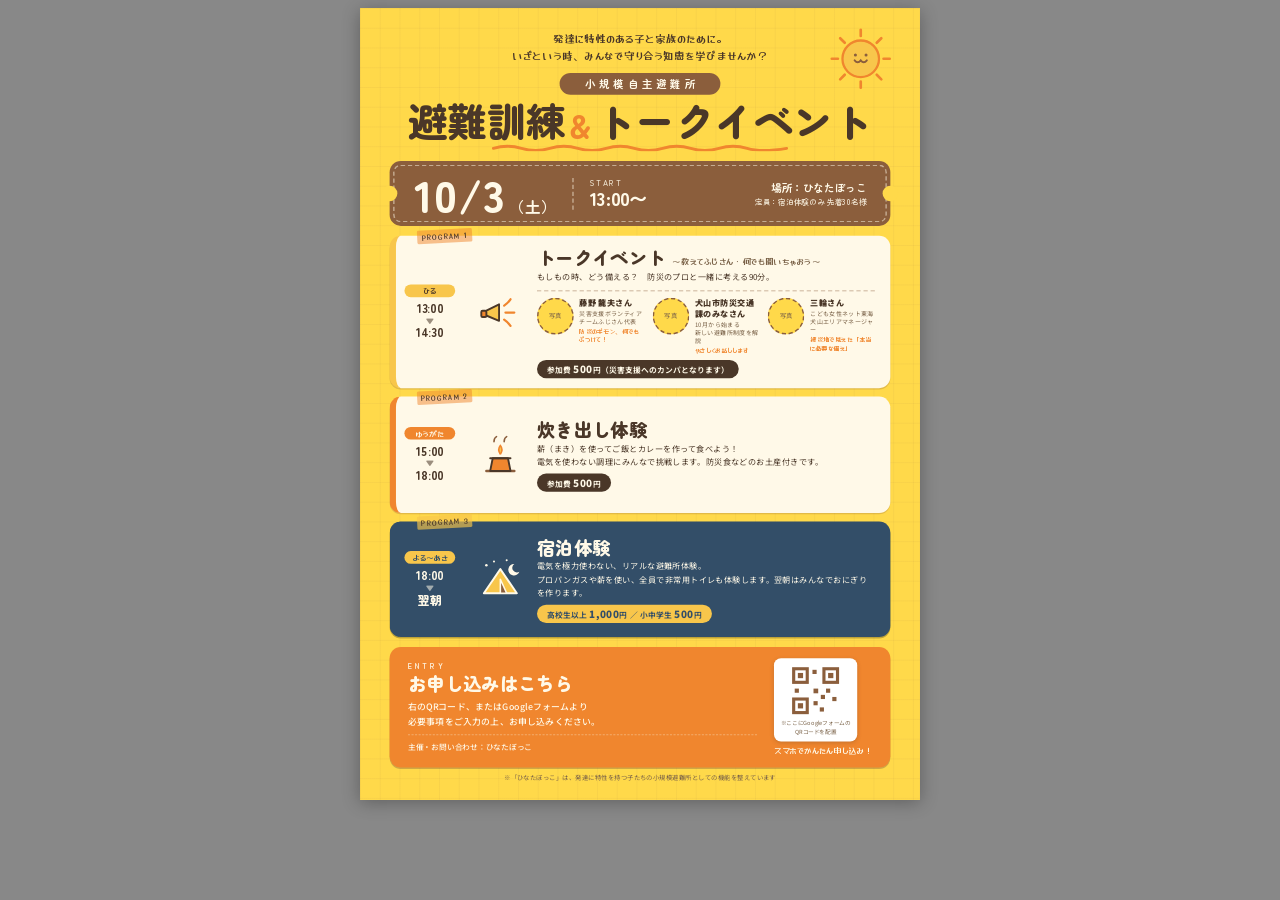
==== docs/flyers/hinatabokko_flyer_camp.html @ ee23fa93 "デザイン4原則とジャンプ率を意識してひなたキャンプ案チラシを改善 - ジャンプ率: 日付を64pxのヒーロー要素に、見出しを拡大し注釈は9pxに縮小 - 対比: 申込フッターをオレンジのCTAブロック" ====
<!DOCTYPE html>
<html lang="ja">
<head>
<meta charset="UTF-8">
<meta name="viewport" content="width=device-width, initial-scale=1">
<title>ひなたぼっこ 避難訓練＆トークイベント（ひなたキャンプ案）</title>
<link href="https://fonts.googleapis.com/css2?family=Zen+Maru+Gothic:wght@700;900&family=Noto+Sans+JP:wght@400;500;700;900&family=Yusei+Magic&display=swap" rel="stylesheet">
<style>
  :root{
    --sun:#FFD94A;        /* 防災イエロー（ベース） */
    --cream:#FFF9E8;      /* カードのクリーム */
    --kraft:#8B5E3C;      /* クラフト紙ブラウン */
    --choco:#4A3728;      /* 本文のこげ茶 */
    --hinata:#F0862E;     /* ひなたオレンジ */
    --night:#334E68;      /* 宿泊ブロックの夜 */
    --star:#F8C64B;
    --muted:#7A6248;
  }
  *{margin:0;padding:0;box-sizing:border-box;}
  @page{size:A4;margin:0;}
  body{
    font-family:'Noto Sans JP',sans-serif;
    color:var(--choco);
    background:#888;
    padding:8px;
  }
  .scaler{transform-origin:top left;}
  .a4{
    width:794px;height:1123px; /* A4 @96dpi */
    background:var(--sun);
    position:relative;overflow:hidden;
    box-shadow:0 4px 24px rgba(0,0,0,.3);
    display:flex;flex-direction:column;
    padding:30px 42px 26px;
  }
  /* うっすら方眼（キャンプノート風） */
  .a4::before{
    content:"";position:absolute;inset:0;pointer-events:none;
    background-image:
      linear-gradient(rgba(139,94,60,.06) 1px,transparent 1px),
      linear-gradient(90deg,rgba(139,94,60,.06) 1px,transparent 1px);
    background-size:28px 28px;
  }

  /* ===== 太陽 ===== */
  .sun{position:absolute;top:18px;right:30px;width:108px;height:108px;z-index:1;}

  /* ===== ヘッダー（キャッチ→帯→タイトルを1グループに近接） ===== */
  .head{position:relative;z-index:2;text-align:center;margin-top:2px;}
  .catch{
    font-family:'Yusei Magic',sans-serif;
    font-size:15px;line-height:1.6;letter-spacing:.05em;
    padding:0 120px;
  }
  .head .sub{
    display:inline-block;margin-top:12px;
    font-family:'Zen Maru Gothic',sans-serif;
    font-size:15px;font-weight:700;letter-spacing:.35em;text-indent:.35em;
    color:var(--cream);background:var(--kraft);
    padding:5px 30px;border-radius:999px;
  }
  .head h1{
    font-family:'Zen Maru Gothic',sans-serif;
    font-size:56px;font-weight:900;line-height:1.08;
    letter-spacing:0;margin-top:6px;color:var(--choco);
    white-space:nowrap;
  }
  .head h1 .amp{color:var(--hinata);font-size:38px;padding:0 2px;}
  .head .wave{display:block;margin:2px auto 0;}

  /* ===== 日時：チケット風（ジャンプ率の主役） ===== */
  .ticket{
    margin-top:14px;position:relative;z-index:2;
    background:var(--kraft);color:var(--cream);
    border-radius:16px;
    padding:14px 34px;
    display:flex;align-items:center;
    font-family:'Zen Maru Gothic',sans-serif;
  }
  .ticket::before{
    content:"";position:absolute;inset:5px;
    border:2px dashed rgba(255,249,232,.5);border-radius:11px;
    pointer-events:none;
  }
  .ticket .notch{
    position:absolute;top:50%;width:22px;height:22px;border-radius:50%;
    background:var(--sun);transform:translateY(-50%);
  }
  .ticket .notch.l{left:-11px;}
  .ticket .notch.r{right:-11px;}
  .ticket .date{
    font-size:64px;font-weight:900;letter-spacing:.01em;line-height:1;
    display:flex;align-items:baseline;gap:6px;
  }
  .ticket .date .youbi{font-size:22px;font-weight:700;}
  .ticket .start{
    margin-left:22px;padding-left:22px;
    border-left:2px dashed rgba(255,249,232,.5);
    font-size:26px;font-weight:900;line-height:1.2;
  }
  .ticket .start small{
    display:block;font-size:11px;font-weight:500;letter-spacing:.2em;opacity:.85;
  }
  .ticket .meta{
    margin-left:auto;text-align:right;
    font-size:15px;font-weight:700;line-height:1.55;
  }
  .ticket .meta small{font-size:11px;font-weight:500;display:block;opacity:.9;}

  /* ===== プログラム（同じ骨格を反復） ===== */
  .timeline{margin-top:14px;flex:1;display:flex;flex-direction:column;gap:12px;position:relative;z-index:2;}
  .block{
    flex:1; /* 余った高さを3ブロックで均等に分け合う */
    background:var(--cream);border-radius:16px;
    padding:14px 22px 14px 0;
    display:flex;gap:16px;align-items:center;
    position:relative;
    border-left:9px solid var(--star);
    box-shadow:0 2px 0 rgba(139,94,60,.25);
  }
  .block.sunset{border-left-color:var(--hinata);}
  .block.night{border-left-color:var(--night);}
  /* マスキングテープ（番号入り・全ブロックで反復） */
  .block .tape{
    position:absolute;top:-9px;left:30px;
    width:78px;height:19px;background:rgba(240,134,46,.5);
    transform:rotate(-3deg);border-radius:2px;
    font-family:'Yusei Magic',sans-serif;font-size:10px;letter-spacing:.14em;
    color:var(--choco);display:flex;align-items:center;justify-content:center;
  }
  .block.night .tape{background:rgba(248,198,75,.65);}
  /* 時間カラム：幅・並びを固定して整列 */
  .block .time{
    width:96px;flex-shrink:0;text-align:center;
    font-family:'Zen Maru Gothic',sans-serif;
    font-size:17px;font-weight:900;line-height:1.3;
  }
  .block .time .tag{
    display:block;width:72px;margin:0 auto 5px;
    font-family:'Yusei Magic',sans-serif;font-weight:400;
    font-size:11px;color:var(--choco);background:var(--star);
    border-radius:999px;padding:2px 0;
  }
  .block.sunset .time .tag{background:var(--hinata);color:var(--cream);}
  .block.night .time .tag{background:var(--star);color:var(--night);}
  .block .time .arw{display:block;font-size:11px;opacity:.55;line-height:1.1;}
  .block .icon{width:72px;height:72px;flex-shrink:0;}
  .block .body{flex:1;min-width:0;}
  .block h2{
    font-family:'Zen Maru Gothic',sans-serif;
    font-size:26px;font-weight:900;line-height:1.2;
    display:flex;align-items:baseline;gap:10px;flex-wrap:wrap;
  }
  .block h2 .lead{
    font-family:'Yusei Magic',sans-serif;font-weight:400;
    font-size:12px;color:var(--muted);letter-spacing:.02em;
  }
  .block.night h2 .lead{color:#B8CCDC;}
  .block p{font-size:11.5px;line-height:1.65;margin-top:3px;}
  .block .fee{
    display:inline-block;margin-top:7px;
    font-size:11px;font-weight:700;
    background:var(--choco);color:var(--cream);
    border-radius:999px;padding:3px 14px;letter-spacing:.03em;
  }
  .block .fee b{font-size:14px;font-weight:900;}
  .block.night .fee{background:var(--star);color:var(--night);}

  /* ===== 登壇者紹介（説明文と点線で区切って近接） ===== */
  .people{
    display:flex;gap:12px;margin-top:9px;padding-top:9px;
    border-top:2px dashed rgba(139,94,60,.3);
  }
  .person{flex:1;display:flex;gap:8px;align-items:flex-start;text-align:left;}
  .person .photo{
    width:52px;height:52px;border-radius:50%;flex-shrink:0;
    border:2.5px dashed var(--kraft);background:var(--sun);
    display:flex;align-items:center;justify-content:center;
    font-size:9px;color:var(--muted);line-height:1.3;
  }
  .person .name{font-size:11.5px;font-weight:900;line-height:1.3;}
  .person .role{font-size:8.5px;line-height:1.4;color:var(--muted);margin-top:2px;}
  .person .quote{
    font-family:'Yusei Magic',sans-serif;
    font-size:9px;color:var(--hinata);margin-top:2px;line-height:1.35;
  }

  .block.night{
    background:var(--night);color:var(--cream);
    box-shadow:0 2px 0 rgba(0,0,0,.25);
  }

  /* ===== フッター：CTAはオレンジで最大コントラスト ===== */
  .footer{
    margin-top:14px;position:relative;z-index:2;
    background:var(--hinata);color:var(--cream);
    border-radius:16px;
    padding:16px 26px;
    display:flex;align-items:center;gap:24px;
    box-shadow:0 2px 0 rgba(139,94,60,.4);
  }
  .footer .apply{flex:1;}
  .footer h3{
    font-family:'Zen Maru Gothic',sans-serif;
    font-size:26px;font-weight:900;line-height:1.25;
    margin-bottom:5px;
  }
  .footer h3 small{
    display:block;font-size:11px;font-weight:700;letter-spacing:.3em;
    opacity:.9;margin-bottom:2px;
  }
  .footer p{font-size:12.5px;line-height:1.7;font-weight:500;}
  .footer .host{
    font-size:11px;margin-top:8px;padding-top:7px;
    border-top:1px dashed rgba(255,249,232,.5);opacity:.95;
  }
  .qr-wrap{flex-shrink:0;text-align:center;}
  .qr{
    width:118px;height:118px;
    border-radius:10px;
    display:flex;flex-direction:column;align-items:center;justify-content:center;
    gap:3px;background:#FFF;color:var(--muted);
    box-shadow:0 2px 6px rgba(74,55,40,.25);
  }
  .qr span{font-size:8px;line-height:1.4;}
  .qr-label{
    font-family:'Yusei Magic',sans-serif;
    font-size:11.5px;margin-top:5px;color:var(--cream);
  }

  /* 注釈は最小サイズで最下部に（本文とのジャンプ率確保） */
  .note{
    position:relative;z-index:2;
    font-size:9px;color:var(--muted);margin-top:7px;text-align:center;
    letter-spacing:.02em;
  }
</style>
</head>
<body>
<div class="scaler">
<div class="a4">

  <!-- 手描き風の太陽 -->
  <svg class="sun" viewBox="0 0 100 100" fill="none">
    <circle cx="50" cy="50" r="24" fill="#F8C64B" stroke="#F0862E" stroke-width="3"/>
    <g stroke="#F0862E" stroke-width="3.5" stroke-linecap="round">
      <path d="M50 12 L50 20"/><path d="M50 80 L50 88"/>
      <path d="M12 50 L20 50"/><path d="M80 50 L88 50"/>
      <path d="M23 23 L29 29"/><path d="M71 71 L77 77"/>
      <path d="M77 23 L71 29"/><path d="M29 71 L23 77"/>
    </g>
    <path d="M42 52 Q46 57 50 52 Q54 57 58 52" stroke="#8B5E3C" stroke-width="2.5" stroke-linecap="round" fill="none"/>
    <circle cx="43" cy="45" r="2" fill="#8B5E3C"/><circle cx="57" cy="45" r="2" fill="#8B5E3C"/>
  </svg>

  <div class="head">
    <p class="catch">
      発達に特性のある子と家族のために。<br>いざという時、みんなで守り合う知恵を学びませんか？
    </p>
    <span class="sub">小規模自主避難所</span>
    <h1>避難訓練<span class="amp">＆</span>トークイベント</h1>
    <svg class="wave" width="420" height="12" viewBox="0 0 420 12" fill="none">
      <path d="M2 8 Q22 2 42 8 T82 8 T122 8 T162 8 T202 8 T242 8 T282 8 T322 8 T362 8 T418 8"
        stroke="#F0862E" stroke-width="4" stroke-linecap="round"/>
    </svg>
  </div>

  <div class="ticket">
    <span class="notch l"></span><span class="notch r"></span>
    <div class="date">10/3<span class="youbi">（土）</span></div>
    <div class="start"><small>START</small>13:00〜</div>
    <div class="meta">
      場所：ひなたぼっこ
      <small>定員：宿泊体験のみ 先着30名様</small>
    </div>
  </div>

  <div class="timeline">

    <div class="block">
      <span class="tape">PROGRAM 1</span>
      <div class="time">
        <span class="tag">ひる</span>
        13:00<span class="arw">▼</span>14:30
      </div>
      <svg class="icon" viewBox="0 0 80 80" fill="none">
        <!-- メガホンとふきだし -->
        <path d="M14 40 L38 28 L38 54 L14 44 Z" fill="#F8C64B" stroke="#4A3728" stroke-width="3" stroke-linejoin="round"/>
        <rect x="10" y="38" width="8" height="10" rx="2" fill="#F0862E" stroke="#4A3728" stroke-width="3"/>
        <g stroke="#F0862E" stroke-width="3.5" stroke-linecap="round">
          <path d="M46 30 Q52 26 56 20"/>
          <path d="M48 41 L62 41"/>
          <path d="M46 52 Q52 56 56 62"/>
        </g>
      </svg>
      <div class="body">
        <h2>トークイベント<span class="lead">〜教えてふじさん・何でも聞いちゃおう〜</span></h2>
        <p>もしもの時、どう備える？　防災のプロと一緒に考える90分。</p>
        <div class="people">
          <div class="person">
            <div class="photo">写真</div>
            <div>
              <div class="name">藤野 龍夫さん</div>
              <div class="role">災害支援ボランティア<br>チームふじさん代表</div>
              <div class="quote">防災のギモン、何でもぶつけて！</div>
            </div>
          </div>
          <div class="person">
            <div class="photo">写真</div>
            <div>
              <div class="name">犬山市防災交通課のみなさん</div>
              <div class="role">10月から始まる<br>新しい避難所制度を解説</div>
              <div class="quote">やさしくお話しします</div>
            </div>
          </div>
          <div class="person">
            <div class="photo">写真</div>
            <div>
              <div class="name">三輪さん</div>
              <div class="role">こども女性ネット東海<br>犬山エリアマネージャー</div>
              <div class="quote">被災地で見えた「本当に必要な備え」</div>
            </div>
          </div>
        </div>
        <span class="fee">参加費 <b>500</b>円（災害支援へのカンパとなります）</span>
      </div>
    </div>

    <div class="block sunset">
      <span class="tape">PROGRAM 2</span>
      <div class="time">
        <span class="tag">ゆうがた</span>
        15:00<span class="arw">▼</span>18:00
      </div>
      <svg class="icon" viewBox="0 0 80 80" fill="none">
        <!-- 薪とカレー鍋 -->
        <path d="M18 66 L62 66" stroke="#8B5E3C" stroke-width="4" stroke-linecap="round"/>
        <path d="M24 66 L56 66 L52 46 L28 46 Z" fill="#F0862E" stroke="#4A3728" stroke-width="3" stroke-linejoin="round"/>
        <path d="M24 46 L56 46" stroke="#4A3728" stroke-width="3" stroke-linecap="round"/>
        <path d="M40 40 Q35 32 40 26 Q45 32 40 40" fill="#F8C64B" stroke="#F0862E" stroke-width="2.5"/>
        <g stroke="#8B5E3C" stroke-width="2.5" stroke-linecap="round">
          <path d="M30 20 Q30 14 34 12"/><path d="M46 20 Q46 14 50 12"/>
        </g>
      </svg>
      <div class="body">
        <h2>炊き出し体験</h2>
        <p>薪（まき）を使ってご飯とカレーを作って食べよう！<br>
        電気を使わない調理にみんなで挑戦します。防災食などのお土産付きです。</p>
        <span class="fee">参加費 <b>500</b>円</span>
      </div>
    </div>

    <div class="block night">
      <span class="tape">PROGRAM 3</span>
      <div class="time">
        <span class="tag">よる〜あさ</span>
        18:00<span class="arw">▼</span>翌朝
      </div>
      <svg class="icon" viewBox="0 0 80 80" fill="none">
        <!-- テントと月と星 -->
        <path d="M14 62 L40 24 L66 62 Z" fill="#F8C64B" stroke="#FFF9E8" stroke-width="3" stroke-linejoin="round"/>
        <path d="M40 62 L40 40 L50 62 Z" fill="#8B5E3C" stroke="#FFF9E8" stroke-width="2.5" stroke-linejoin="round"/>
        <path d="M62 16 A9 9 0 1 0 70 28 A7 7 0 0 1 62 16 Z" fill="#FFF9E8"/>
        <g fill="#FFF9E8">
          <circle cx="18" cy="18" r="2"/><circle cx="30" cy="12" r="1.6"/><circle cx="50" cy="10" r="1.6"/>
        </g>
      </svg>
      <div class="body">
        <h2>宿泊体験</h2>
        <p>電気を極力使わない、リアルな避難所体験。<br>
        プロパンガスや薪を使い、全員で非常用トイレも体験します。翌朝はみんなでおにぎりを作ります。</p>
        <span class="fee">高校生以上 <b>1,000</b>円 ／ 小中学生 <b>500</b>円</span>
      </div>
    </div>

  </div>

  <div class="footer">
    <div class="apply">
      <h3><small>ENTRY</small>お申し込みはこちら</h3>
      <p>右のQRコード、またはGoogleフォームより<br>必要事項をご入力の上、お申し込みください。</p>
      <p class="host">主催・お問い合わせ：ひなたぼっこ</p>
    </div>
    <div class="qr-wrap">
      <div class="qr">
        <svg viewBox="0 0 100 100" width="74" height="74" fill="none">
          <!-- QRの目印（差し替え用ダミー） -->
          <g stroke="#8B5E3C" stroke-width="6" fill="none">
            <rect x="8" y="8" width="26" height="26"/>
            <rect x="66" y="8" width="26" height="26"/>
            <rect x="8" y="66" width="26" height="26"/>
          </g>
          <g fill="#8B5E3C">
            <rect x="16" y="16" width="10" height="10"/>
            <rect x="74" y="16" width="10" height="10"/>
            <rect x="16" y="74" width="10" height="10"/>
            <rect x="46" y="46" width="9" height="9"/>
            <rect x="60" y="58" width="8" height="8"/>
            <rect x="46" y="70" width="8" height="8"/>
            <rect x="70" y="46" width="8" height="8"/>
            <rect x="58" y="82" width="8" height="8"/>
            <rect x="82" y="62" width="8" height="8"/>
            <rect x="44" y="10" width="8" height="8"/>
            <rect x="10" y="46" width="8" height="8"/>
          </g>
        </svg>
        <span>※ここにGoogleフォームの<br>QRコードを配置</span>
      </div>
      <div class="qr-label">スマホでかんたん申し込み！</div>
    </div>
  </div>

  <p class="note">※「ひなたぼっこ」は、発達に特性を持つ子たちの小規模避難所としての機能を整えています</p>

</div>
</div>
<script>
  function fit(){
    var scaler = document.querySelector('.scaler');
    var vw = (window.visualViewport ? window.visualViewport.width  : window.innerWidth);
    var vh = (window.visualViewport ? window.visualViewport.height : window.innerHeight);
    var s = Math.min(
      (vw - 16) / 794,
      (vh * 0.88) / 1123,   /* 高さは88%に抑えて確実に収める */
      1
    );
    scaler.style.transform = 'scale(' + s + ')';
    scaler.style.width  = (794 * s) + 'px';
    scaler.style.height = (1123 * s) + 'px';
    scaler.style.margin = '0 auto';
  }
  window.addEventListener('resize', fit);
  window.addEventListener('load', fit);
  if (window.visualViewport) window.visualViewport.addEventListener('resize', fit);
  fit();
</script>
</body>
</html>
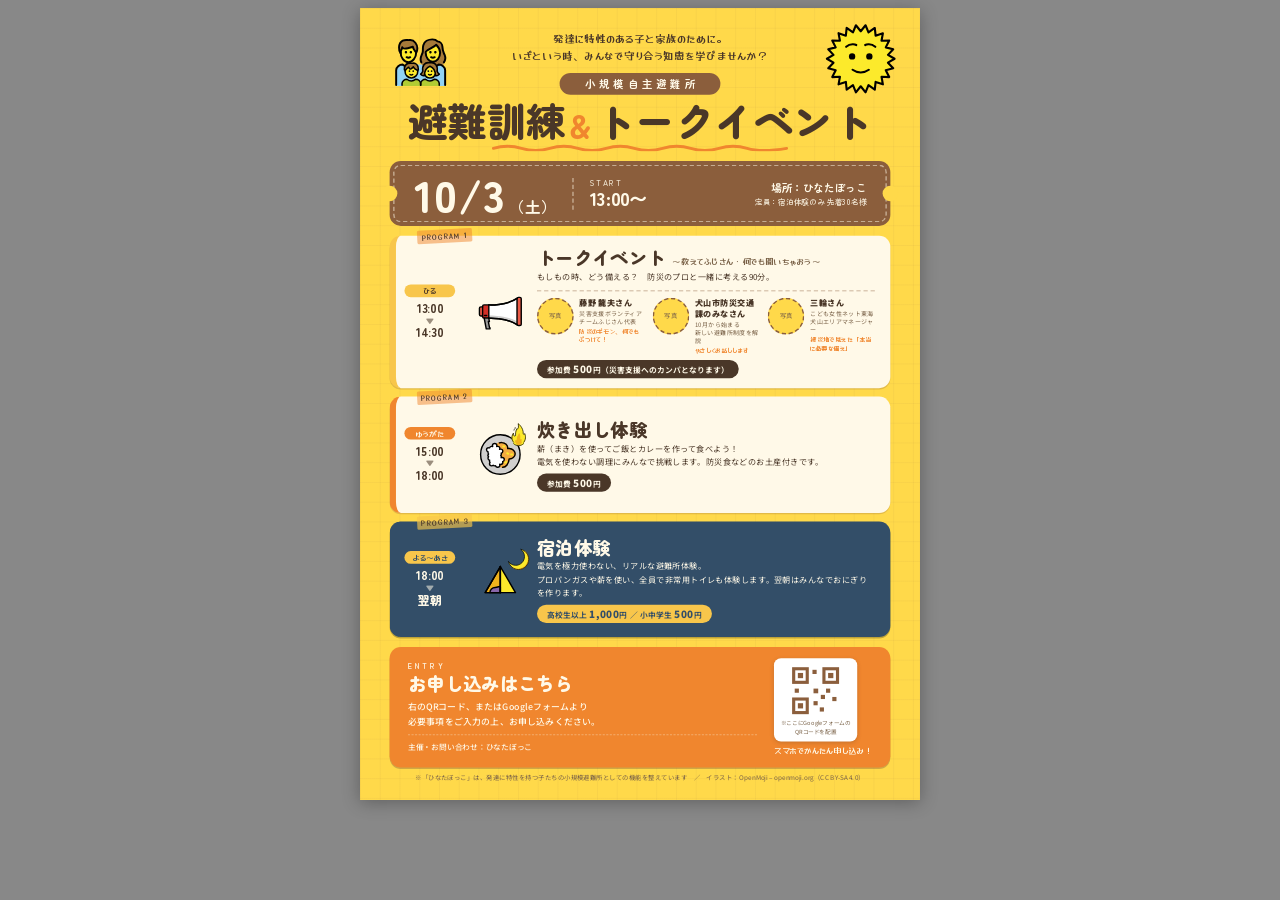
==== commit 18d5ccbf: "フリー素材（OpenMoji）のイラストをチラシに組み込み - 太陽・家族・メガホン・カレー＋焚き火・テント＋月のイラストを追加 - SVGをbase64 data URIで埋め込み、オフラインでも表" ====
--- a/docs/flyers/hinatabokko_flyer_camp.html
+++ b/docs/flyers/hinatabokko_flyer_camp.html
@@ -45,6 +45,11 @@
   /* ===== 太陽 ===== */
   .sun{position:absolute;top:18px;right:30px;width:108px;height:108px;z-index:1;}
 
+  .family{position:absolute;top:26px;left:36px;width:100px;height:100px;z-index:1;}
+  .icon.combo{position:relative;display:block;}
+  .icon.combo .main{width:100%;height:100%;display:block;}
+  .icon.combo .badge{position:absolute;width:36px;height:36px;top:-10px;right:-8px;}
+
   /* ===== ヘッダー（キャッチ→帯→タイトルを1グループに近接） ===== */
   .head{position:relative;z-index:2;text-align:center;margin-top:2px;}
   .catch{
@@ -240,18 +245,9 @@
 <div class="scaler">
 <div class="a4">
 
-  <!-- 手描き風の太陽 -->
-  <svg class="sun" viewBox="0 0 100 100" fill="none">
-    <circle cx="50" cy="50" r="24" fill="#F8C64B" stroke="#F0862E" stroke-width="3"/>
-    <g stroke="#F0862E" stroke-width="3.5" stroke-linecap="round">
-      <path d="M50 12 L50 20"/><path d="M50 80 L50 88"/>
-      <path d="M12 50 L20 50"/><path d="M80 50 L88 50"/>
-      <path d="M23 23 L29 29"/><path d="M71 71 L77 77"/>
-      <path d="M77 23 L71 29"/><path d="M29 71 L23 77"/>
-    </g>
-    <path d="M42 52 Q46 57 50 52 Q54 57 58 52" stroke="#8B5E3C" stroke-width="2.5" stroke-linecap="round" fill="none"/>
-    <circle cx="43" cy="45" r="2" fill="#8B5E3C"/><circle cx="57" cy="45" r="2" fill="#8B5E3C"/>
-  </svg>
+  <img class="sun" alt="" src="[data-uri]">
+
+  <img class="family" alt="" src="[data-uri]">
 
   <div class="head">
     <p class="catch">
@@ -283,16 +279,7 @@
         <span class="tag">ひる</span>
         13:00<span class="arw">▼</span>14:30
       </div>
-      <svg class="icon" viewBox="0 0 80 80" fill="none">
-        <!-- メガホンとふきだし -->
-        <path d="M14 40 L38 28 L38 54 L14 44 Z" fill="#F8C64B" stroke="#4A3728" stroke-width="3" stroke-linejoin="round"/>
-        <rect x="10" y="38" width="8" height="10" rx="2" fill="#F0862E" stroke="#4A3728" stroke-width="3"/>
-        <g stroke="#F0862E" stroke-width="3.5" stroke-linecap="round">
-          <path d="M46 30 Q52 26 56 20"/>
-          <path d="M48 41 L62 41"/>
-          <path d="M46 52 Q52 56 56 62"/>
-        </g>
-      </svg>
+      <img class="icon" alt="" src="[data-uri]">
       <div class="body">
         <h2>トークイベント<span class="lead">〜教えてふじさん・何でも聞いちゃおう〜</span></h2>
         <p>もしもの時、どう備える？　防災のプロと一緒に考える90分。</p>
@@ -332,16 +319,10 @@
         <span class="tag">ゆうがた</span>
         15:00<span class="arw">▼</span>18:00
       </div>
-      <svg class="icon" viewBox="0 0 80 80" fill="none">
-        <!-- 薪とカレー鍋 -->
-        <path d="M18 66 L62 66" stroke="#8B5E3C" stroke-width="4" stroke-linecap="round"/>
-        <path d="M24 66 L56 66 L52 46 L28 46 Z" fill="#F0862E" stroke="#4A3728" stroke-width="3" stroke-linejoin="round"/>
-        <path d="M24 46 L56 46" stroke="#4A3728" stroke-width="3" stroke-linecap="round"/>
-        <path d="M40 40 Q35 32 40 26 Q45 32 40 40" fill="#F8C64B" stroke="#F0862E" stroke-width="2.5"/>
-        <g stroke="#8B5E3C" stroke-width="2.5" stroke-linecap="round">
-          <path d="M30 20 Q30 14 34 12"/><path d="M46 20 Q46 14 50 12"/>
-        </g>
-      </svg>
+      <span class="icon combo">
+        <img class="main" alt="" src="[data-uri]">
+        <img class="badge" alt="" src="[data-uri]">
+      </span>
       <div class="body">
         <h2>炊き出し体験</h2>
         <p>薪（まき）を使ってご飯とカレーを作って食べよう！<br>
@@ -356,15 +337,10 @@
         <span class="tag">よる〜あさ</span>
         18:00<span class="arw">▼</span>翌朝
       </div>
-      <svg class="icon" viewBox="0 0 80 80" fill="none">
-        <!-- テントと月と星 -->
-        <path d="M14 62 L40 24 L66 62 Z" fill="#F8C64B" stroke="#FFF9E8" stroke-width="3" stroke-linejoin="round"/>
-        <path d="M40 62 L40 40 L50 62 Z" fill="#8B5E3C" stroke="#FFF9E8" stroke-width="2.5" stroke-linejoin="round"/>
-        <path d="M62 16 A9 9 0 1 0 70 28 A7 7 0 0 1 62 16 Z" fill="#FFF9E8"/>
-        <g fill="#FFF9E8">
-          <circle cx="18" cy="18" r="2"/><circle cx="30" cy="12" r="1.6"/><circle cx="50" cy="10" r="1.6"/>
-        </g>
-      </svg>
+      <span class="icon combo">
+        <img class="main" alt="" src="[data-uri]">
+        <img class="badge" alt="" src="[data-uri]">
+      </span>
       <div class="body">
         <h2>宿泊体験</h2>
         <p>電気を極力使わない、リアルな避難所体験。<br>
@@ -410,7 +386,7 @@
     </div>
   </div>
 
-  <p class="note">※「ひなたぼっこ」は、発達に特性を持つ子たちの小規模避難所としての機能を整えています</p>
+  <p class="note">※「ひなたぼっこ」は、発達に特性を持つ子たちの小規模避難所としての機能を整えています　／　イラスト：OpenMoji – openmoji.org（CC BY-SA 4.0）</p>
 
 </div>
 </div>
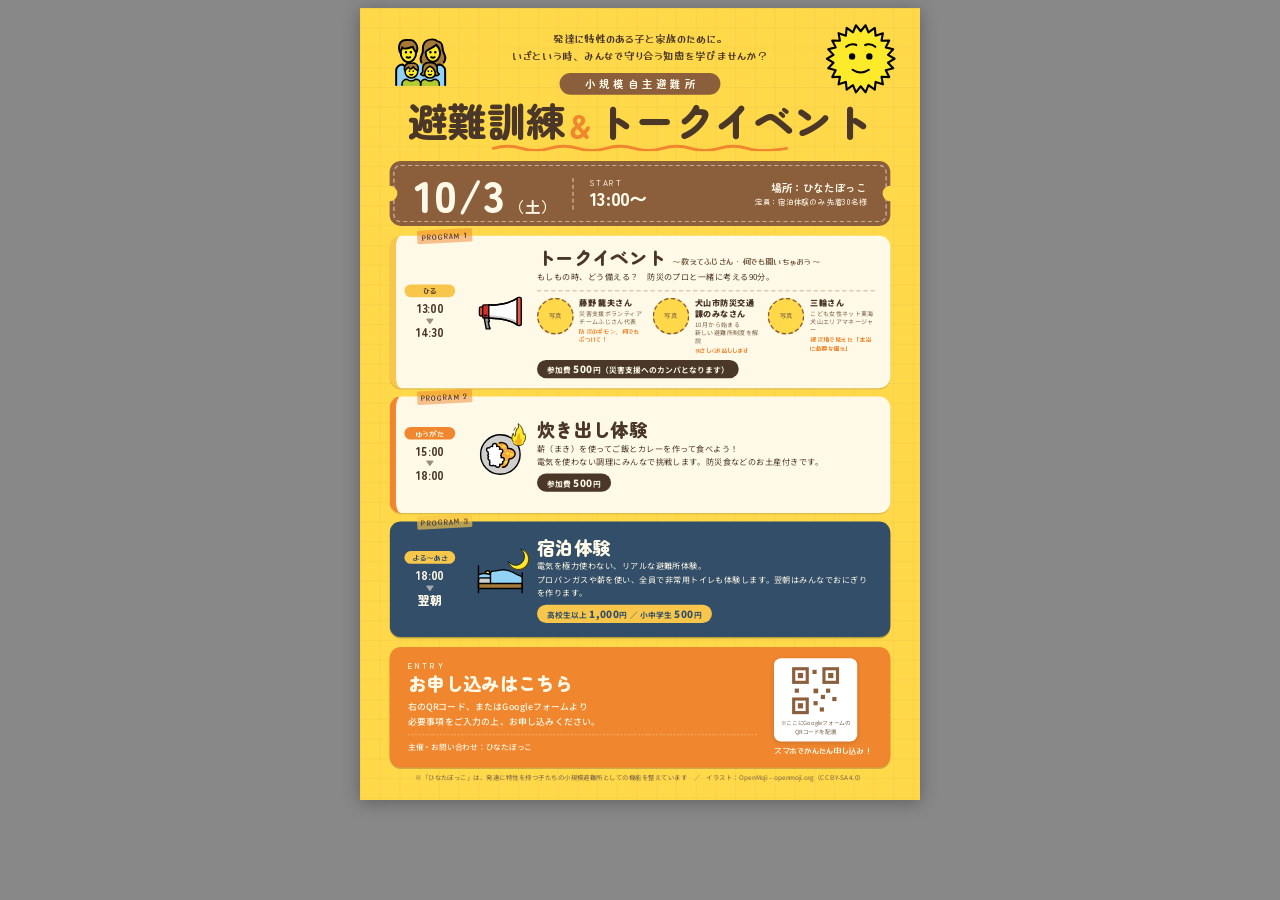
==== commit 221cc0dc: "宿泊体験のイラストをテントから布団で眠る人に変更 テント泊ではなく施設内での避難所宿泊体験のため、内容に合うイラストに差し替え  Co-Authored-By: Claude Fable 5 <nor" ====
--- a/docs/flyers/hinatabokko_flyer_camp.html
+++ b/docs/flyers/hinatabokko_flyer_camp.html
@@ -338,7 +338,7 @@
         18:00<span class="arw">▼</span>翌朝
       </div>
       <span class="icon combo">
-        <img class="main" alt="" src="[data-uri]">
+        <img class="main" alt="" src="[data-uri]">
         <img class="badge" alt="" src="[data-uri]">
       </span>
       <div class="body">
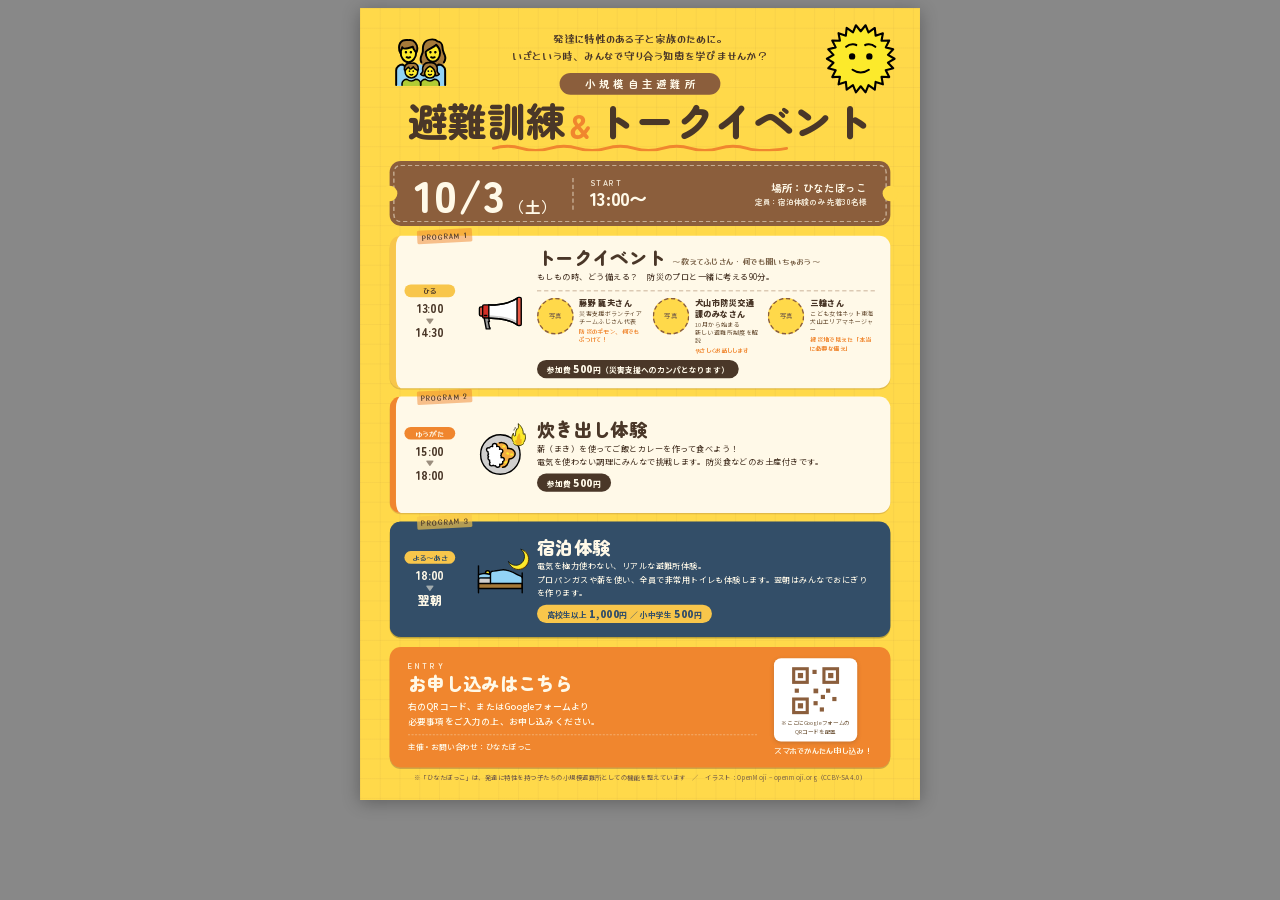
==== commit b5215d7d: "Googleフォントをサブセット化してHTMLに埋め込み（オフライン対応） - Noto Sans JP / Zen Maru Gothic / Yusei Magic のTTFをgoogle/fon" ====
--- a/docs/flyers/hinatabokko_flyer_camp.html
+++ b/docs/flyers/hinatabokko_flyer_camp.html
@@ -4,7 +4,17 @@
 <meta charset="UTF-8">
 <meta name="viewport" content="width=device-width, initial-scale=1">
 <title>ひなたぼっこ 避難訓練＆トークイベント（ひなたキャンプ案）</title>
-<link href="https://fonts.googleapis.com/css2?family=Zen+Maru+Gothic:wght@700;900&family=Noto+Sans+JP:wght@400;500;700;900&family=Yusei+Magic&display=swap" rel="stylesheet">
+<style>
+  /* 埋め込みフォント（Google Fonts / SIL OFL、使用文字のみサブセット化） */
+  @font-face{font-family:'Noto Sans JP';font-style:normal;font-weight:100 900;
+    src:url([data-uri]) format('woff2');}
+  @font-face{font-family:'Zen Maru Gothic';font-style:normal;font-weight:700;
+    src:url([data-uri]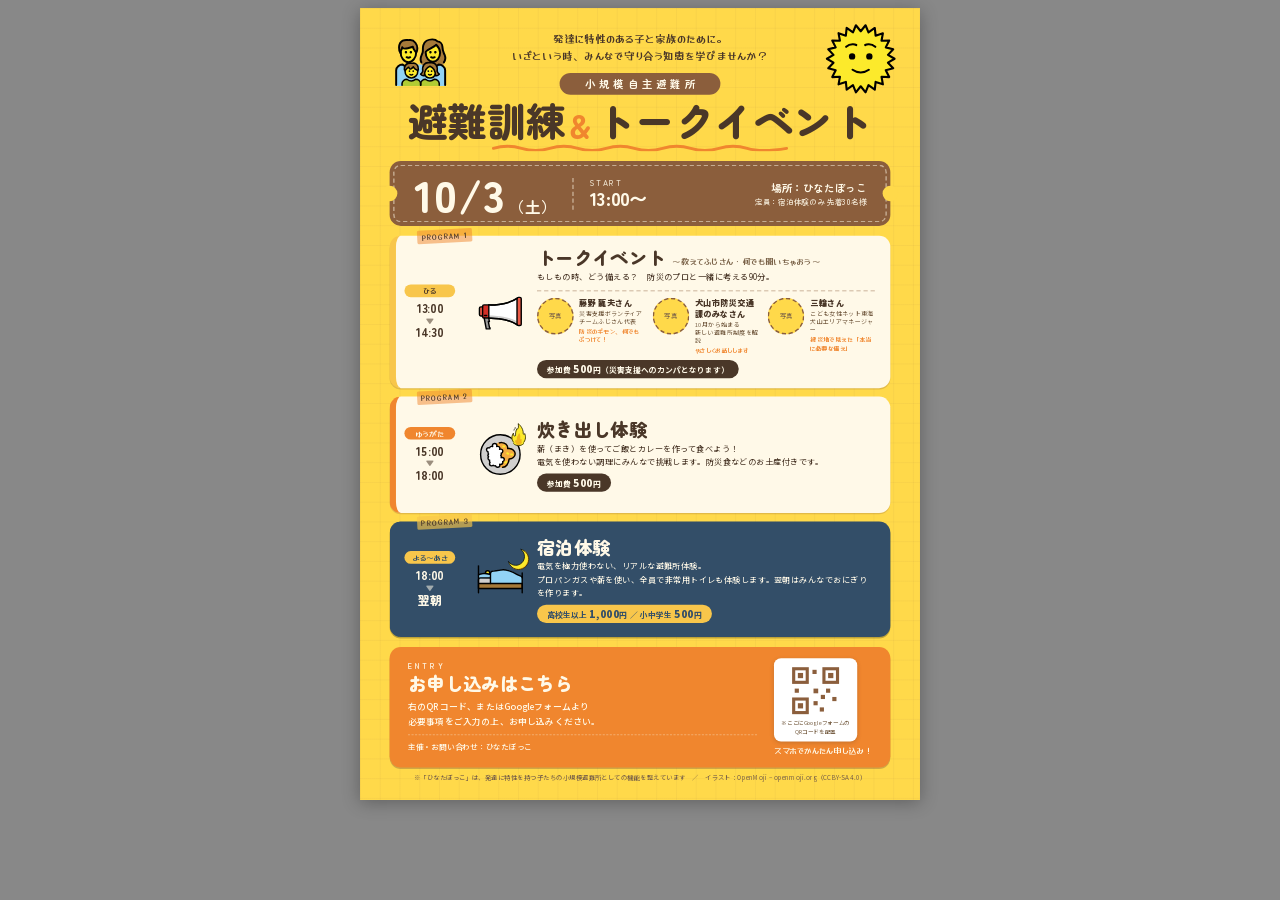
==== commit 37d7667d: "フォントフォールバックを日本語システムフォントに強化 埋め込みフォントが読み込めない環境でsans-serifに落ちると中国語系フォント （Noto Sans SC等）が選ばれ漢字が中国語字形になるた" ====
--- a/docs/flyers/hinatabokko_flyer_camp.html
+++ b/docs/flyers/hinatabokko_flyer_camp.html
@@ -4,6 +4,7 @@
 <meta charset="UTF-8">
 <meta name="viewport" content="width=device-width, initial-scale=1">
 <title>ひなたぼっこ 避難訓練＆トークイベント（ひなたキャンプ案）</title>
+<link href="https://fonts.googleapis.com/css2?family=Zen+Maru+Gothic:wght@700;900&family=Noto+Sans+JP:wght@400;500;700;900&family=Yusei+Magic&display=swap" rel="stylesheet">
 <style>
   /* 埋め込みフォント（Google Fonts / SIL OFL、使用文字のみサブセット化） */
   @font-face{font-family:'Noto Sans JP';font-style:normal;font-weight:100 900;
@@ -29,7 +30,7 @@
   *{margin:0;padding:0;box-sizing:border-box;}
   @page{size:A4;margin:0;}
   body{
-    font-family:'Noto Sans JP',sans-serif;
+    font-family:'Noto Sans JP','Hiragino Kaku Gothic ProN','Hiragino Sans','Yu Gothic','YuGothic','Meiryo',sans-serif;
     color:var(--choco);
     background:#888;
     padding:8px;
@@ -63,19 +64,19 @@
   /* ===== ヘッダー（キャッチ→帯→タイトルを1グループに近接） ===== */
   .head{position:relative;z-index:2;text-align:center;margin-top:2px;}
   .catch{
-    font-family:'Yusei Magic',sans-serif;
+    font-family:'Yusei Magic','Zen Maru Gothic','Hiragino Maru Gothic ProN','Yu Gothic','Meiryo',sans-serif;
     font-size:15px;line-height:1.6;letter-spacing:.05em;
     padding:0 120px;
   }
   .head .sub{
     display:inline-block;margin-top:12px;
-    font-family:'Zen Maru Gothic',sans-serif;
+    font-family:'Zen Maru Gothic','Hiragino Maru Gothic ProN','Hiragino Kaku Gothic ProN','Yu Gothic','YuGothic','Meiryo','Noto Sans JP','Hiragino Kaku Gothic ProN','Hiragino Sans','Yu Gothic','YuGothic','Meiryo',sans-serif;
     font-size:15px;font-weight:700;letter-spacing:.35em;text-indent:.35em;
     color:var(--cream);background:var(--kraft);
     padding:5px 30px;border-radius:999px;
   }
   .head h1{
-    font-family:'Zen Maru Gothic',sans-serif;
+    font-family:'Zen Maru Gothic','Hiragino Maru Gothic ProN','Hiragino Kaku Gothic ProN','Yu Gothic','YuGothic','Meiryo','Noto Sans JP','Hiragino Kaku Gothic ProN','Hiragino Sans','Yu Gothic','YuGothic','Meiryo',sans-serif;
     font-size:56px;font-weight:900;line-height:1.08;
     letter-spacing:0;margin-top:6px;color:var(--choco);
     white-space:nowrap;
@@ -90,7 +91,7 @@
     border-radius:16px;
     padding:14px 34px;
     display:flex;align-items:center;
-    font-family:'Zen Maru Gothic',sans-serif;
+    font-family:'Zen Maru Gothic','Hiragino Maru Gothic ProN','Hiragino Kaku Gothic ProN','Yu Gothic','YuGothic','Meiryo','Noto Sans JP','Hiragino Kaku Gothic ProN','Hiragino Sans','Yu Gothic','YuGothic','Meiryo',sans-serif;
   }
   .ticket::before{
     content:"";position:absolute;inset:5px;
@@ -140,19 +141,19 @@
     position:absolute;top:-9px;left:30px;
     width:78px;height:19px;background:rgba(240,134,46,.5);
     transform:rotate(-3deg);border-radius:2px;
-    font-family:'Yusei Magic',sans-serif;font-size:10px;letter-spacing:.14em;
+    font-family:'Yusei Magic','Zen Maru Gothic','Hiragino Maru Gothic ProN','Yu Gothic','Meiryo',sans-serif;font-size:10px;letter-spacing:.14em;
     color:var(--choco);display:flex;align-items:center;justify-content:center;
   }
   .block.night .tape{background:rgba(248,198,75,.65);}
   /* 時間カラム：幅・並びを固定して整列 */
   .block .time{
     width:96px;flex-shrink:0;text-align:center;
-    font-family:'Zen Maru Gothic',sans-serif;
+    font-family:'Zen Maru Gothic','Hiragino Maru Gothic ProN','Hiragino Kaku Gothic ProN','Yu Gothic','YuGothic','Meiryo','Noto Sans JP','Hiragino Kaku Gothic ProN','Hiragino Sans','Yu Gothic','YuGothic','Meiryo',sans-serif;
     font-size:17px;font-weight:900;line-height:1.3;
   }
   .block .time .tag{
     display:block;width:72px;margin:0 auto 5px;
-    font-family:'Yusei Magic',sans-serif;font-weight:400;
+    font-family:'Yusei Magic','Zen Maru Gothic','Hiragino Maru Gothic ProN','Yu Gothic','Meiryo',sans-serif;font-weight:400;
     font-size:11px;color:var(--choco);background:var(--star);
     border-radius:999px;padding:2px 0;
   }
@@ -162,12 +163,12 @@
   .block .icon{width:72px;height:72px;flex-shrink:0;}
   .block .body{flex:1;min-width:0;}
   .block h2{
-    font-family:'Zen Maru Gothic',sans-serif;
+    font-family:'Zen Maru Gothic','Hiragino Maru Gothic ProN','Hiragino Kaku Gothic ProN','Yu Gothic','YuGothic','Meiryo','Noto Sans JP','Hiragino Kaku Gothic ProN','Hiragino Sans','Yu Gothic','YuGothic','Meiryo',sans-serif;
     font-size:26px;font-weight:900;line-height:1.2;
     display:flex;align-items:baseline;gap:10px;flex-wrap:wrap;
   }
   .block h2 .lead{
-    font-family:'Yusei Magic',sans-serif;font-weight:400;
+    font-family:'Yusei Magic','Zen Maru Gothic','Hiragino Maru Gothic ProN','Yu Gothic','Meiryo',sans-serif;font-weight:400;
     font-size:12px;color:var(--muted);letter-spacing:.02em;
   }
   .block.night h2 .lead{color:#B8CCDC;}
@@ -196,7 +197,7 @@
   .person .name{font-size:11.5px;font-weight:900;line-height:1.3;}
   .person .role{font-size:8.5px;line-height:1.4;color:var(--muted);margin-top:2px;}
   .person .quote{
-    font-family:'Yusei Magic',sans-serif;
+    font-family:'Yusei Magic','Zen Maru Gothic','Hiragino Maru Gothic ProN','Yu Gothic','Meiryo',sans-serif;
     font-size:9px;color:var(--hinata);margin-top:2px;line-height:1.35;
   }
 
@@ -216,7 +217,7 @@
   }
   .footer .apply{flex:1;}
   .footer h3{
-    font-family:'Zen Maru Gothic',sans-serif;
+    font-family:'Zen Maru Gothic','Hiragino Maru Gothic ProN','Hiragino Kaku Gothic ProN','Yu Gothic','YuGothic','Meiryo','Noto Sans JP','Hiragino Kaku Gothic ProN','Hiragino Sans','Yu Gothic','YuGothic','Meiryo',sans-serif;
     font-size:26px;font-weight:900;line-height:1.25;
     margin-bottom:5px;
   }
@@ -239,7 +240,7 @@
   }
   .qr span{font-size:8px;line-height:1.4;}
   .qr-label{
-    font-family:'Yusei Magic',sans-serif;
+    font-family:'Yusei Magic','Zen Maru Gothic','Hiragino Maru Gothic ProN','Yu Gothic','Meiryo',sans-serif;
     font-size:11.5px;margin-top:5px;color:var(--cream);
   }
 
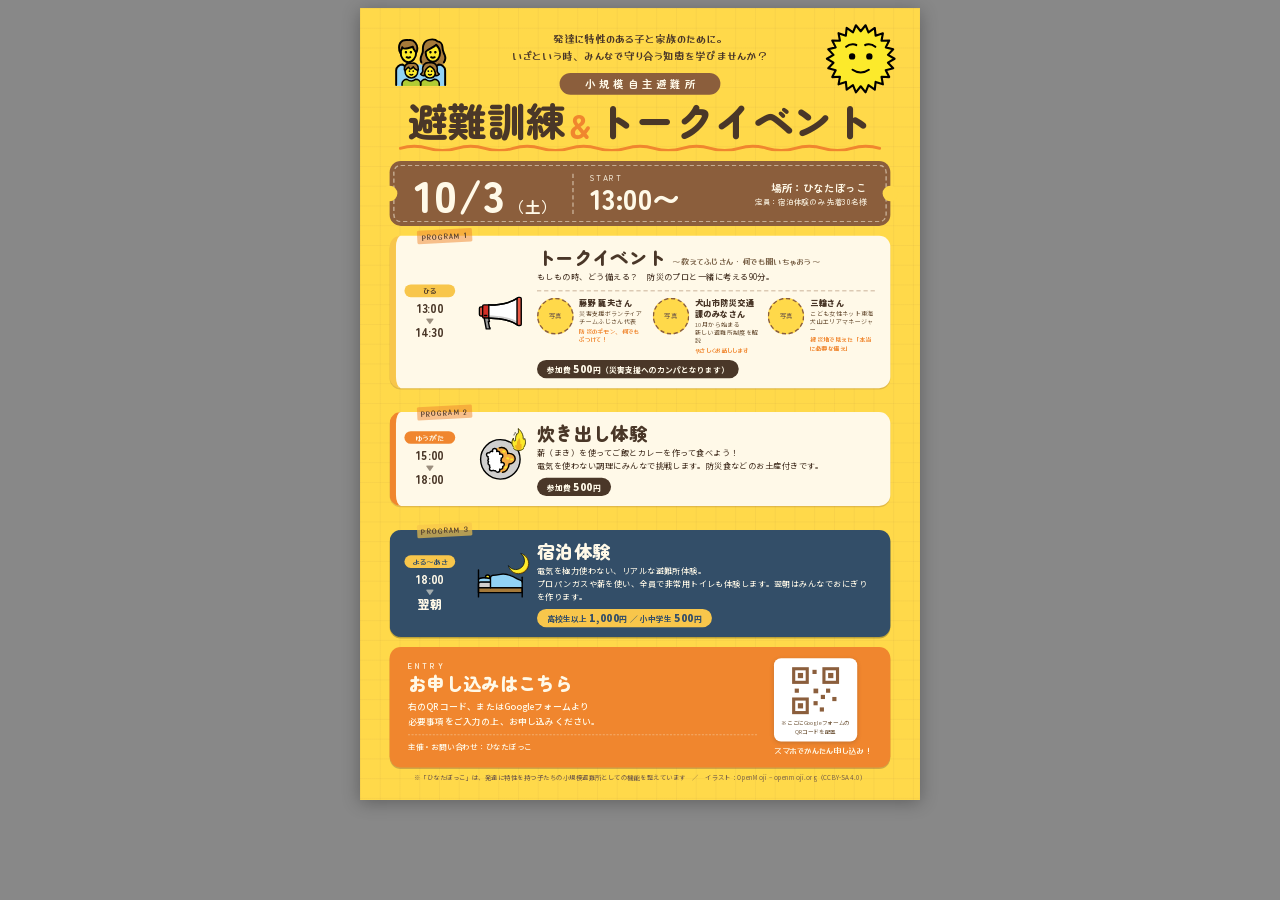
==== commit 54956f49: "フィードバック反映：波線延長・ブロック余白統一・開始時刻の拡大 - タイトル下の波線を420px→684pxに延長しタイトル幅に合わせる - ブロックのflex:1指定を廃止し上下パディングを14px" ====
--- a/docs/flyers/hinatabokko_flyer_camp.html
+++ b/docs/flyers/hinatabokko_flyer_camp.html
@@ -112,7 +112,7 @@
   .ticket .start{
     margin-left:22px;padding-left:22px;
     border-left:2px dashed rgba(255,249,232,.5);
-    font-size:26px;font-weight:900;line-height:1.2;
+    font-size:40px;font-weight:900;line-height:1.1;
   }
   .ticket .start small{
     display:block;font-size:11px;font-weight:500;letter-spacing:.2em;opacity:.85;
@@ -124,9 +124,11 @@
   .ticket .meta small{font-size:11px;font-weight:500;display:block;opacity:.9;}
 
   /* ===== プログラム（同じ骨格を反復） ===== */
-  .timeline{margin-top:14px;flex:1;display:flex;flex-direction:column;gap:12px;position:relative;z-index:2;}
+  .timeline{
+    margin-top:14px;flex:1;display:flex;flex-direction:column;
+    justify-content:space-between;gap:12px;position:relative;z-index:2;
+  }
   .block{
-    flex:1; /* 余った高さを3ブロックで均等に分け合う */
     background:var(--cream);border-radius:16px;
     padding:14px 22px 14px 0;
     display:flex;gap:16px;align-items:center;
@@ -266,8 +268,8 @@
     </p>
     <span class="sub">小規模自主避難所</span>
     <h1>避難訓練<span class="amp">＆</span>トークイベント</h1>
-    <svg class="wave" width="420" height="12" viewBox="0 0 420 12" fill="none">
-      <path d="M2 8 Q22 2 42 8 T82 8 T122 8 T162 8 T202 8 T242 8 T282 8 T322 8 T362 8 T418 8"
+    <svg class="wave" width="684" height="12" viewBox="0 0 684 12" fill="none">
+      <path d="M2 8 Q22 2 42 8 T82 8 T122 8 T162 8 T202 8 T242 8 T282 8 T322 8 T362 8 T402 8 T442 8 T482 8 T522 8 T562 8 T602 8 T642 8 T682 8"
         stroke="#F0862E" stroke-width="4" stroke-linecap="round"/>
     </svg>
   </div>
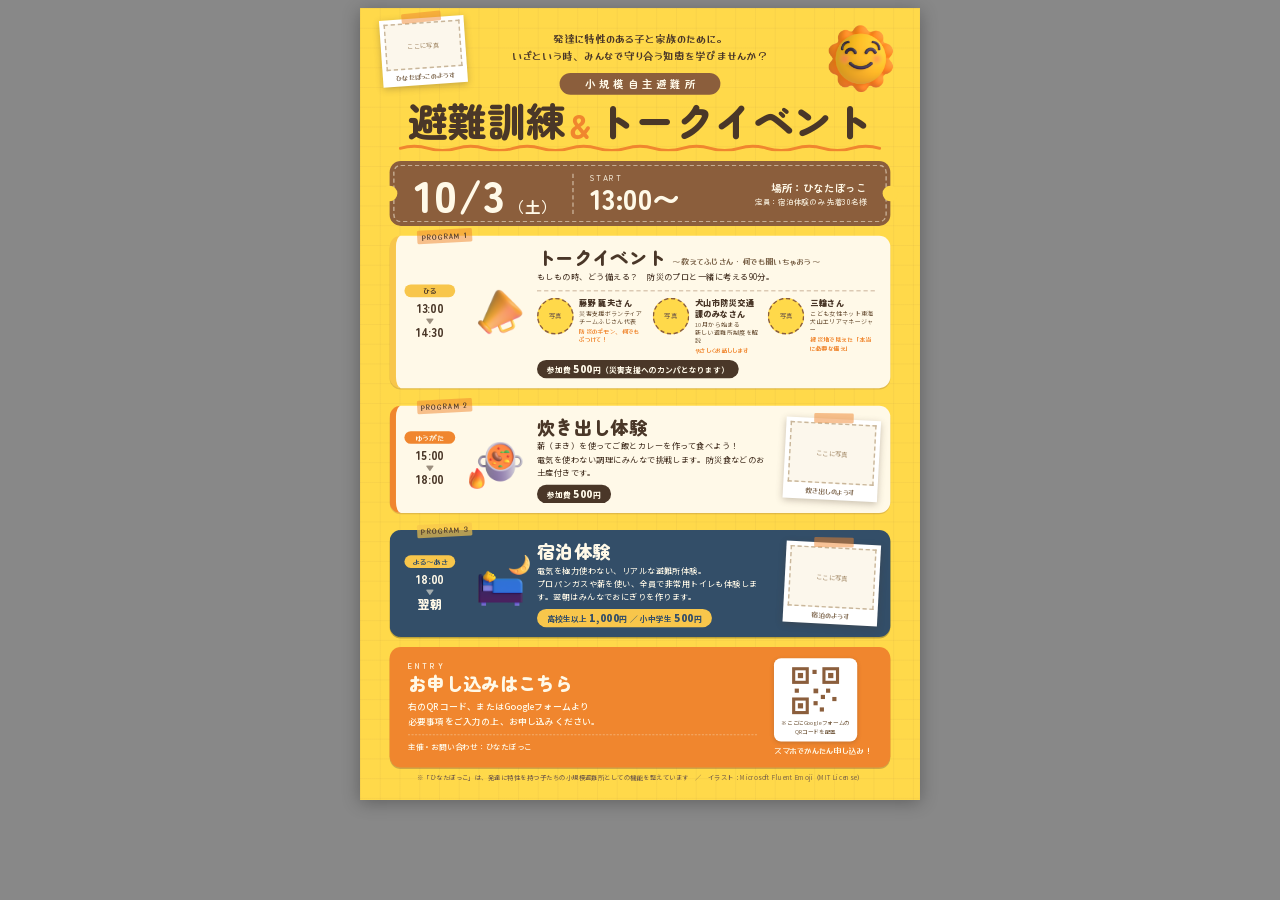
==== commit 01254b33: "イラストをFluent Emoji 3Dに刷新し、写真スロットを3箇所追加 - 太陽・メガホン・鍋・ベッド・月・炎をMicrosoft Fluent Emoji（MIT）の3D版に差し替え - 炊き出" ====
--- a/docs/flyers/hinatabokko_flyer_camp.html
+++ b/docs/flyers/hinatabokko_flyer_camp.html
@@ -56,7 +56,39 @@
   /* ===== 太陽 ===== */
   .sun{position:absolute;top:18px;right:30px;width:108px;height:108px;z-index:1;}
 
-  .family{position:absolute;top:26px;left:36px;width:100px;height:100px;z-index:1;}
+  /* ポラロイド風写真枠（写真差し替え用） */
+  .polaroid{
+    background:#FFF;padding:6px 6px 3px;
+    box-shadow:0 3px 10px rgba(74,55,40,.3);
+    display:flex;flex-direction:column;z-index:3;
+  }
+  .polaroid::before{
+    content:"";position:absolute;top:-8px;left:50%;
+    width:56px;height:14px;background:rgba(240,134,46,.5);
+    transform:translateX(-50%) rotate(-2deg);border-radius:2px;
+  }
+  .polaroid .ph{
+    border:2px dashed #C9B69A;background:#FCF7EC;
+    display:flex;align-items:center;justify-content:center;
+    font-size:9px;color:#A08663;
+  }
+  .polaroid .ph img{width:100%;height:100%;object-fit:cover;display:block;}
+  .polaroid .cap{
+    font-family:'Yusei Magic','Zen Maru Gothic',sans-serif;
+    font-size:10px;color:#7A6248;text-align:center;padding:3px 0 2px;
+  }
+  .polaroid.head-photo{
+    position:absolute;top:14px;left:30px;width:120px;
+    transform:rotate(-4deg);
+  }
+  .polaroid.head-photo .ph{height:66px;}
+  .polaroid.block-photo{
+    position:absolute;right:16px;top:50%;width:134px;
+    transform:translateY(-50%) rotate(3deg);
+  }
+  .polaroid.block-photo .ph{height:86px;}
+  .block.sunset,.block.night{padding-right:172px;}
+  .icon.combo .badge.bl{top:auto;right:auto;bottom:-8px;left:-14px;width:34px;height:34px;}
   .icon.combo{position:relative;display:block;}
   .icon.combo .main{width:100%;height:100%;display:block;}
   .icon.combo .badge{position:absolute;width:36px;height:36px;top:-10px;right:-8px;}
@@ -258,9 +290,12 @@
 <div class="scaler">
 <div class="a4">
 
-  <img class="sun" alt="" src="[data-uri]">
-
-  <img class="family" alt="" src="[data-uri]">
+  <img class="sun" alt="" src="[data-uri]">
+
+  <span class="polaroid head-photo">
+    <span class="ph">ここに写真</span>
+    <span class="cap">ひなたぼっこのようす</span>
+  </span>
 
   <div class="head">
     <p class="catch">
@@ -292,7 +327,7 @@
         <span class="tag">ひる</span>
         13:00<span class="arw">▼</span>14:30
       </div>
-      <img class="icon" alt="" src="[data-uri]">
+      <img class="icon" alt="" src="[data-uri]">
       <div class="body">
         <h2>トークイベント<span class="lead">〜教えてふじさん・何でも聞いちゃおう〜</span></h2>
         <p>もしもの時、どう備える？　防災のプロと一緒に考える90分。</p>
@@ -328,13 +363,17 @@
 
     <div class="block sunset">
       <span class="tape">PROGRAM 2</span>
+      <span class="polaroid block-photo">
+        <span class="ph">ここに写真</span>
+        <span class="cap">炊き出しのようす</span>
+      </span>
       <div class="time">
         <span class="tag">ゆうがた</span>
         15:00<span class="arw">▼</span>18:00
       </div>
       <span class="icon combo">
-        <img class="main" alt="" src="[data-uri]">
-        <img class="badge" alt="" src="[data-uri]">
+        <img class="main" alt="" src="[data-uri]">
+        <img class="badge bl" alt="" src="[data-uri]">
       </span>
       <div class="body">
         <h2>炊き出し体験</h2>
@@ -346,13 +385,17 @@
 
     <div class="block night">
       <span class="tape">PROGRAM 3</span>
+      <span class="polaroid block-photo">
+        <span class="ph">ここに写真</span>
+        <span class="cap">宿泊のようす</span>
+      </span>
       <div class="time">
         <span class="tag">よる〜あさ</span>
         18:00<span class="arw">▼</span>翌朝
       </div>
       <span class="icon combo">
-        <img class="main" alt="" src="[data-uri]">
-        <img class="badge" alt="" src="[data-uri]">
+        <img class="main" alt="" src="[data-uri]">
+        <img class="badge" alt="" src="[data-uri]">
       </span>
       <div class="body">
         <h2>宿泊体験</h2>
@@ -399,7 +442,7 @@
     </div>
   </div>
 
-  <p class="note">※「ひなたぼっこ」は、発達に特性を持つ子たちの小規模避難所としての機能を整えています　／　イラスト：OpenMoji – openmoji.org（CC BY-SA 4.0）</p>
+  <p class="note">※「ひなたぼっこ」は、発達に特性を持つ子たちの小規模避難所としての機能を整えています　／　イラスト：Microsoft Fluent Emoji（MIT License）</p>
 
 </div>
 </div>
